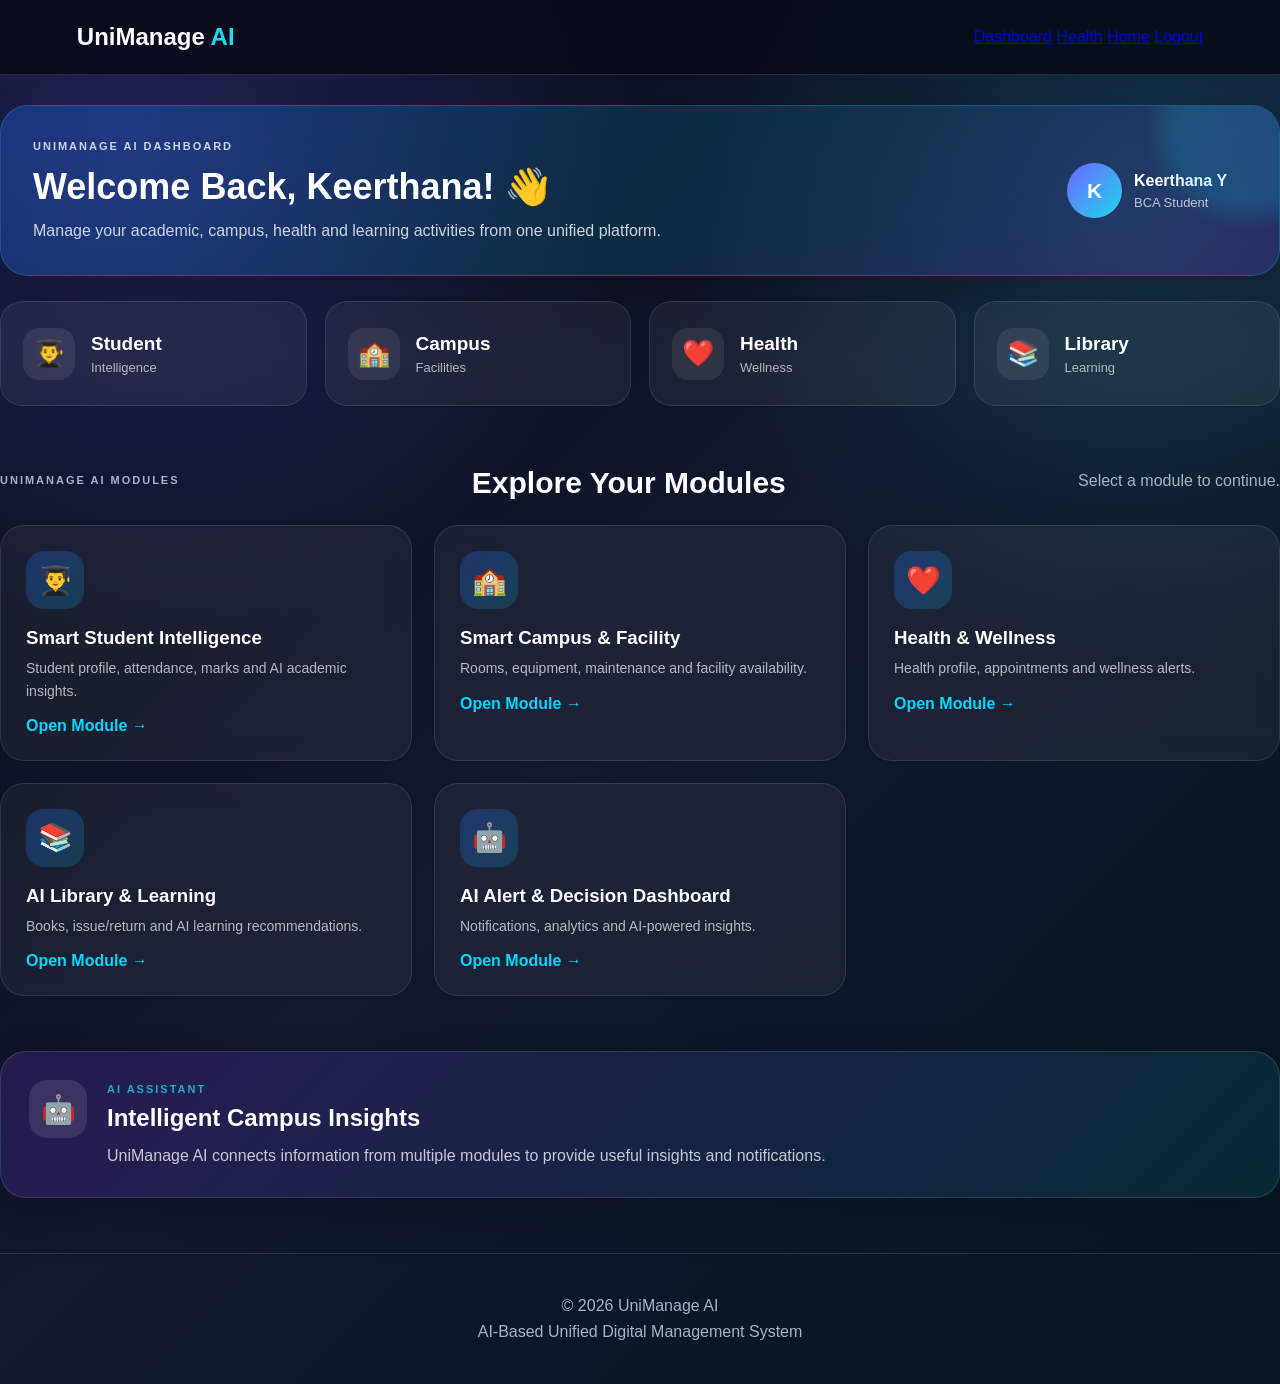
==== dashboard.html @ bf82d54b "Add UniManage AI frontend" ====
<!DOCTYPE html>
<html lang="en">

<head>
    <meta charset="UTF-8">
    <meta name="viewport" content="width=device-width, initial-scale=1.0">

    <title>UniManage AI - Dashboard</title>

    <link rel="stylesheet" href="style.css">
</head>

<body>

<header class="navbar">

    <div class="logo">
        UniManage <span>AI</span>
    </div>

    <nav>
        <a href="dashboard.html" class="active">Dashboard</a>
        <a href="index.html">Health</a>
        <a href="home.html">Home</a>
        <a href="#" onclick="logout()">Logout</a>
    </nav>

</header>


<main class="container">

    <!-- WELCOME -->
    <section class="dashboard-welcome">

        <div>

            <p class="small-label">
                UNIMANAGE AI DASHBOARD
            </p>

            <h1>
                Welcome Back, Keerthana! 👋
            </h1>

            <p>
                Manage your academic, campus, health and
                learning activities from one unified platform.
            </p>

        </div>


        <div class="dashboard-user">

            <div class="user-avatar">
                K
            </div>

            <div>
                <strong>Keerthana Y</strong>
                <span>BCA Student</span>
            </div>

        </div>

    </section>


    <!-- QUICK STATS -->
    <section class="dashboard-stats">

        <div class="stat-card">
            <div class="stat-icon">👨‍🎓</div>

            <div>
                <strong>Student</strong>
                <span>Intelligence</span>
            </div>
        </div>


        <div class="stat-card">
            <div class="stat-icon">🏫</div>

            <div>
                <strong>Campus</strong>
                <span>Facilities</span>
            </div>
        </div>


        <div class="stat-card">
            <div class="stat-icon">❤️</div>

            <div>
                <strong>Health</strong>
                <span>Wellness</span>
            </div>
        </div>


        <div class="stat-card">
            <div class="stat-icon">📚</div>

            <div>
                <strong>Library</strong>
                <span>Learning</span>
            </div>
        </div>

    </section>


    <!-- FIVE MODULES -->
    <section class="section">

        <div class="section-title">

            <p class="small-label">
                UNIMANAGE AI MODULES
            </p>

            <h2>
                Explore Your Modules
            </h2>

            <p>
                Select a module to continue.
            </p>

        </div>


        <div class="module-grid">


            <!-- MODULE 1 -->
            <a href="module.html?module=student"
               class="quick-card module-link">

                <div class="quick-icon">
                    👨‍🎓
                </div>

                <h3>
                    Smart Student Intelligence
                </h3>

                <p>
                    Student profile, attendance, marks
                    and AI academic insights.
                </p>

                <span class="module-arrow">
                    Open Module →
                </span>

            </a>


            <!-- MODULE 2 -->
            <a href="module.html?module=campus"
               class="quick-card module-link">

                <div class="quick-icon">
                    🏫
                </div>

                <h3>
                    Smart Campus & Facility
                </h3>

                <p>
                    Rooms, equipment, maintenance
                    and facility availability.
                </p>

                <span class="module-arrow">
                    Open Module →
                </span>

            </a>


            <!-- MODULE 3 -->
            <a href="index.html"
               class="quick-card module-link">

                <div class="quick-icon">
                    ❤️
                </div>

                <h3>
                    Health & Wellness
                </h3>

                <p>
                    Health profile, appointments
                    and wellness alerts.
                </p>

                <span class="module-arrow">
                    Open Module →
                </span>

            </a>


            <!-- MODULE 4 -->
            <a href="module.html?module=library"
               class="quick-card module-link">

                <div class="quick-icon">
                    📚
                </div>

                <h3>
                    AI Library & Learning
                </h3>

                <p>
                    Books, issue/return and
                    AI learning recommendations.
                </p>

                <span class="module-arrow">
                    Open Module →
                </span>

            </a>


            <!-- MODULE 5 -->
            <a href="module.html?module=ai"
               class="quick-card module-link">

                <div class="quick-icon">
                    🤖
                </div>

                <h3>
                    AI Alert & Decision Dashboard
                </h3>

                <p>
                    Notifications, analytics
                    and AI-powered insights.
                </p>

                <span class="module-arrow">
                    Open Module →
                </span>

            </a>


        </div>

    </section>


    <!-- AI SECTION -->
    <section class="section">

        <div class="ai-card">

            <div class="ai-icon">
                🤖
            </div>

            <div>

                <p class="small-label">
                    AI ASSISTANT
                </p>

                <h2>
                    Intelligent Campus Insights
                </h2>

                <p>
                    UniManage AI connects information from
                    multiple modules to provide useful
                    insights and notifications.
                </p>

            </div>

        </div>

    </section>

</main>


<footer>

    <p>© 2026 UniManage AI</p>

    <p>
        AI-Based Unified Digital Management System
    </p>

</footer>


<script>

function logout() {

    localStorage.removeItem("unimanageLoggedIn");

    window.location.href = "dashboard.html";

}

</script>

</body>

</html>
---- style.css ----
/* =========================================================
   UNIMANAGE AI - COMPLETE STYLE.CSS
   Dashboard + Health + Wellness + Login + Mobile App UI
   ========================================================= */

* {
    margin: 0;
    padding: 0;
    box-sizing: border-box;
}

:root {
    --bg: #070b18;
    --card: rgba(255,255,255,0.07);
    --border: rgba(255,255,255,0.12);
    --primary: #6c63ff;
    --cyan: #20d9ee;
    --green: #22c55e;
    --orange: #f59e0b;
    --text: #ffffff;
    --muted: #a9b1c7;
}

html {
    scroll-behavior: smooth;
}

body {
    font-family: "Segoe UI", Arial, sans-serif;

    background:
        radial-gradient(
            circle at 10% 10%,
            rgba(108,99,255,.25),
            transparent 30%
        ),
        radial-gradient(
            circle at 90% 15%,
            rgba(32,217,238,.15),
            transparent 28%
        ),
        linear-gradient(
            135deg,
            #070b18,
            #11172d,
            #06151e
        );

    color: var(--text);

    min-height: 100vh;

    overflow-x: hidden;
}


/* =========================================================
   NAVBAR
   ========================================================= */

.navbar {
    height: 75px;

    padding: 0 6%;

    display: flex;
    align-items: center;
    justify-content: space-between;

    position: sticky;
    top: 0;

    z-index: 1000;

    background: rgba(7,11,24,.88);

    backdrop-filter: blur(18px);

    border-bottom: 1px solid var(--border);
}

.logo {
    font-size: 24px;
    font-weight: 800;
}

.logo span {
    color: var(--cyan);
}

.nav-links {
    display: flex;
    gap: 28px;
}

.nav-links a {
    color: var(--muted);
    text-decoration: none;
    font-size: 14px;
    transition: .3s;
}

.nav-links a:hover,
.nav-links a.active {
    color: var(--cyan);
}


/* =========================================================
   PROFILE
   ========================================================= */

.profile {
    display: flex;
    align-items: center;
    gap: 10px;
}

.profile small {
    display: block;
    color: var(--muted);
    margin-top: 3px;
}

.profile-avatar,
.user-avatar {
    display: flex;
    align-items: center;
    justify-content: center;

    border-radius: 50%;

    font-weight: 800;

    background:
        linear-gradient(
            135deg,
            var(--primary),
            var(--cyan)
        );
}

.profile-avatar {
    width: 42px;
    height: 42px;
}

.user-avatar {
    width: 55px;
    height: 55px;
    font-size: 21px;
}


/* =========================================================
   MAIN CONTAINER
   ========================================================= */

main {
    width: 88%;
    max-width: 1400px;

    margin: 0 auto;

    padding: 0;

    box-sizing: border-box;
}

.container {
    width: 100%;
}


/* =========================================================
   HERO
   ========================================================= */

.hero {
    min-height: 520px;

    display: grid;

    grid-template-columns:
        1.5fr .8fr;

    align-items: center;

    gap: 50px;

    padding: 70px 0;
}

.eyebrow,
.small-label {
    color: var(--cyan);

    font-size: 11px;

    font-weight: 800;

    letter-spacing: 2px;
}

.eyebrow {
    margin-bottom: 13px;
}

.hero h1 {
    font-size: clamp(45px,6vw,78px);

    line-height: 1.02;

    letter-spacing: -3px;

    margin-bottom: 25px;
}

.hero h1 span {
    background:
        linear-gradient(
            90deg,
            #8b85ff,
            var(--cyan)
        );

    -webkit-background-clip: text;

    -webkit-text-fill-color: transparent;
}

.hero-content > p:not(.eyebrow) {
    max-width: 650px;

    color: var(--muted);

    line-height: 1.8;

    font-size: 16px;
}

.hero-buttons {
    display: flex;

    gap: 13px;

    flex-wrap: wrap;

    margin-top: 30px;
}


/* =========================================================
   BUTTON
   ========================================================= */

.btn {
    display: inline-flex;

    align-items: center;

    justify-content: center;

    border: 0;

    padding: 13px 19px;

    border-radius: 13px;

    color: white;

    font-weight: 700;

    cursor: pointer;

    text-decoration: none;

    background:
        linear-gradient(
            135deg,
            var(--primary),
            var(--cyan)
        );

    box-shadow:
        0 10px 30px
        rgba(108,99,255,.2);

    transition: .3s;
}

.btn:hover {
    transform: translateY(-3px);

    box-shadow:
        0 15px 35px
        rgba(32,217,238,.2);
}


/* =========================================================
   DASHBOARD WELCOME
   ========================================================= */

.dashboard-welcome {
    position: relative;

    overflow: hidden;

    margin-top: 30px;

    padding: 32px;

    border-radius: 28px;

    display: flex;

    justify-content: space-between;

    align-items: center;

    gap: 25px;

    background:
        linear-gradient(
            135deg,
            rgba(37,99,235,.35),
            rgba(6,182,212,.15),
            rgba(124,58,237,.22)
        );

    border: 1px solid
        rgba(0,210,255,.25);

    box-shadow:
        0 20px 50px
        rgba(0,0,0,.20);
}

.dashboard-welcome::before {
    content: "";

    position: absolute;

    width: 180px;
    height: 180px;

    right: -60px;
    top: -70px;

    border-radius: 50%;

    background:
        rgba(0,217,255,.16);

    filter: blur(10px);
}

.dashboard-welcome h1 {
    position: relative;

    margin: 10px 0;

    font-size: 36px;
}

.dashboard-welcome p {
    position: relative;

    color: #cbd5e1;

    line-height: 1.6;
}

.dashboard-user {
    display: flex;

    align-items: center;

    gap: 12px;

    min-width: 180px;
}

.dashboard-user span {
    display: block;

    margin-top: 5px;

    opacity: .7;

    font-size: 13px;
}


/* =========================================================
   SECTIONS
   ========================================================= */

.section {
    margin-top: 55px;

    margin-bottom: 55px;
}

.section-title {
    display: flex;

    justify-content: space-between;

    align-items: center;

    gap: 20px;

    margin-bottom: 25px;
}

.section-title h2 {
    font-size: 30px;

    margin-top: 5px;
}

.section-title p {
    color: var(--muted);

    line-height: 1.6;
}


/* =========================================================
   DASHBOARD STATS
   ========================================================= */

.dashboard-stats {
    display: grid;

    grid-template-columns:
        repeat(4,1fr);

    gap: 18px;

    margin-top: 25px;
}

.stat-card {
    position: relative;

    overflow: hidden;

    min-height: 105px;

    padding: 22px;

    border-radius: 22px;

    display: flex;

    align-items: center;

    gap: 16px;

    background:
        rgba(255,255,255,.06);

    border:
        1px solid
        rgba(255,255,255,.10);

    backdrop-filter:
        blur(16px);

    transition: .25s ease;
}

.stat-card:hover {
    transform: translateY(-6px);

    border-color:
        rgba(0,217,255,.45);

    box-shadow:
        0 15px 35px
        rgba(0,0,0,.20);
}

.stat-icon {
    width: 52px;
    height: 52px;

    display: flex;

    align-items: center;
    justify-content: center;

    border-radius: 16px;

    background:
        rgba(255,255,255,.08);

    font-size: 26px;

    flex-shrink: 0;
}

.stat-card strong {
    display: block;

    font-size: 19px;

    margin-bottom: 5px;
}

.stat-card span {
    display: block;

    opacity: .65;

    font-size: 13px;
}


/* =========================================================
   MODULE GRID
   ========================================================= */

.module-grid {
    display: grid;

    grid-template-columns:
        repeat(3,1fr);

    gap: 22px;

    margin-top: 25px;
}

.module-link {
    display: block;

    color: inherit;

    text-decoration: none;

    min-height: 190px;

    padding: 25px;

    transition: .3s;
}

.module-link:hover {
    transform: translateY(-7px);

    border-color:
        rgba(0,220,255,.6);

    box-shadow:
        0 15px 35px
        rgba(0,0,0,.25);
}

.module-arrow {
    display: inline-block;

    margin-top: 15px;

    color: #00d9ff;

    font-weight: 700;
}


/* =========================================================
   QUICK CARDS
   ========================================================= */

.quick-card {
    position: relative;

    overflow: hidden;

    padding: 25px;

    border-radius: 24px;

    background:
        rgba(255,255,255,.055);

    border:
        1px solid
        rgba(255,255,255,.10);

    backdrop-filter:
        blur(14px);

    color: white;

    text-decoration: none;

    transition: .25s ease;
}

.quick-card:hover {
    transform: translateY(-7px);

    border-color:
        rgba(0,217,255,.45);

    box-shadow:
        0 18px 40px
        rgba(0,0,0,.22);
}

.quick-icon {
    width: 58px;
    height: 58px;

    display: flex;

    align-items: center;
    justify-content: center;

    border-radius: 18px;

    background:
        linear-gradient(
            135deg,
            rgba(37,99,235,.30),
            rgba(6,182,212,.20)
        );

    font-size: 28px;

    margin-bottom: 18px;
}

.quick-card h3 {
    margin-bottom: 8px;
}

.quick-card p {
    opacity: .68;

    line-height: 1.6;

    font-size: 14px;
}


/* =========================================================
   AI CARD
   ========================================================= */

.ai-card {
    position: relative;

    overflow: hidden;

    display: flex;

    align-items: flex-start;

    gap: 20px;

    padding: 28px;

    border-radius: 26px;

    background:
        linear-gradient(
            135deg,
            rgba(124,58,237,.20),
            rgba(6,182,212,.12)
        );

    border:
        1px solid
        rgba(255,255,255,.12);

    box-shadow:
        0 18px 45px
        rgba(0,0,0,.18);
}

.ai-icon {
    width: 58px;
    height: 58px;

    display: flex;

    align-items: center;
    justify-content: center;

    border-radius: 18px;

    background:
        rgba(255,255,255,.10);

    font-size: 28px;

    flex-shrink: 0;
}

.ai-card h2 {
    margin: 5px 0 10px;
}

.ai-card p {
    line-height: 1.7;

    opacity: .75;
}


/* =========================================================
   ALERTS
   ========================================================= */

.alert-list {
    display: grid;

    gap: 14px;
}

.alert-card {
    display: flex;

    align-items: flex-start;

    gap: 15px;

    padding: 20px;

    border-radius: 20px;

    background:
        rgba(255,255,255,.055);

    border:
        1px solid
        rgba(255,255,255,.10);

    transition: .25s ease;
}

.alert-card:hover {
    transform: translateX(5px);

    border-color:
        rgba(0,217,255,.35);
}

.alert-icon {
    width: 46px;
    height: 46px;

    display: flex;

    align-items: center;
    justify-content: center;

    border-radius: 14px;

    background:
        rgba(255,255,255,.08);

    font-size: 22px;

    flex-shrink: 0;
}

.alert-content h3 {
    margin-bottom: 6px;
}

.alert-content p {
    color: var(--muted);

    line-height: 1.5;
}

.alert-priority {
    display: inline-block;

    margin-top: 8px;

    padding: 5px 10px;

    border-radius: 20px;

    background:
        rgba(255,255,255,.08);

    font-size: 12px;
}


/* =========================================================
   FOOTER
   ========================================================= */

footer {
    padding: 35px 6%;

    text-align: center;

    color: var(--muted);

    border-top:
        1px solid
        var(--border);
}

footer p {
    margin: 8px 0;
}


/* =========================================================
   SCORE CARD
   ========================================================= */

.score-card {
    padding: 32px;

    border-radius: 28px;

    text-align: center;

    background: var(--card);

    border:
        1px solid
        var(--border);

    backdrop-filter:
        blur(20px);
}

.score-card > p {
    color: var(--muted);
}

.score-circle {
    width: 190px;
    height: 190px;

    margin: 28px auto 20px;

    border-radius: 50%;

    display: grid;

    place-items: center;

    background:
        radial-gradient(
            circle,
            #11172b 58%,
            transparent 59%
        ),
        conic-gradient(
            var(--cyan) 0 87%,
            rgba(255,255,255,.08) 87%
        );
}

.score-circle strong {
    font-size: 55px;
}


/* =========================================================
   OLD HEALTH CARDS
   ========================================================= */

.health-grid {
    display: grid;

    grid-template-columns:
        repeat(4,1fr);

    gap: 18px;
}

.health-card {
    padding: 25px;

    border-radius: 20px;

    background: var(--card);

    border:
        1px solid
        var(--border);

    transition: .3s;
}

.health-card:hover {
    transform: translateY(-5px);

    border-color:
        rgba(32,217,238,.35);
}

.health-card > span {
    display: block;

    font-size: 28px;

    margin-bottom: 20px;
}

.health-card small {
    color: var(--muted);
}

.health-card strong {
    display: block;

    margin-top: 8px;

    font-size: 20px;

    color: var(--green);
}


/* =========================================================
   APPOINTMENT CARDS
   ========================================================= */

.appointment-list {
    display: grid;

    gap: 14px;
}

.appointment-card {
    display: flex;

    align-items: center;

    gap: 16px;

    padding: 19px;

    border-radius: 17px;

    background: var(--card);

    border:
        1px solid
        var(--border);

    transition: .3s;
}

.appointment-icon {
    width: 50px;
    height: 50px;

    display: grid;

    place-items: center;

    border-radius: 14px;

    background:
        rgba(32,217,238,.1);

    font-size: 22px;
}

.status {
    padding: 7px 12px;

    border-radius: 20px;

    color: var(--green);

    background:
        rgba(34,197,94,.12);

    font-size: 11px;

    font-weight: 700;
}


/* =========================================================
   LOGIN PAGE
   ========================================================= */

.login-page {
    min-height: 100vh;

    background:
        radial-gradient(
            circle at 10% 20%,
            rgba(0,174,255,.25),
            transparent 30%
        ),
        radial-gradient(
            circle at 90% 80%,
            rgba(120,60,255,.35),
            transparent 35%
        ),
        linear-gradient(
            135deg,
            #050b24,
            #071b4d 50%,
            #111044
        );

    color: white;
}

.login-container {
    width: min(1050px,95%);

    display: grid;

    grid-template-columns:
        1fr 430px;

    gap: 50px;

    align-items: center;

    margin: auto;
}

.login-info {
    padding: 30px;
}

.login-label {
    color: #00d9ff;

    font-size: 14px;

    font-weight: 700;

    letter-spacing: 3px;
}

.login-info h1 {
    font-size:
        clamp(45px,6vw,78px);

    line-height: .95;

    margin: 15px 0;
}

.login-info h1 span {
    color: #00d9ff;
}

.login-description {
    max-width: 500px;

    color: #b8c8e8;

    font-size: 17px;

    line-height: 1.7;
}

.login-features {
    margin-top: 30px;

    display: flex;

    flex-wrap: wrap;

    gap: 12px;
}

.login-features div {
    padding: 10px 16px;

    border-radius: 30px;

    background:
        rgba(255,255,255,.08);

    border:
        1px solid
        rgba(255,255,255,.1);
}

.login-card {
    background:
        rgba(255,255,255,.97);

    color: #172044;

    border-radius: 24px;

    padding: 38px;

    box-shadow:
        0 30px 80px
        rgba(0,0,0,.45);
}

.login-card-header {
    text-align: center;

    margin-bottom: 28px;
}

.login-logo {
    width: 60px;
    height: 60px;

    margin: auto;

    display: flex;

    align-items: center;
    justify-content: center;

    border-radius: 18px;

    background:
        linear-gradient(
            135deg,
            #5630e8,
            #00bfff
        );

    font-size: 30px;
}

.login-card h2 {
    margin: 15px 0 5px;
}

.login-card-header p {
    color: #7a8299;
}

.input-group {
    margin-bottom: 20px;
}

.input-group label {
    display: block;

    font-weight: 600;

    margin-bottom: 8px;
}

.input-group input {
    width: 100%;

    padding: 14px 15px;

    border:
        1px solid
        #d9deea;

    border-radius: 10px;

    outline: none;

    font-size: 15px;
}

.input-group input:focus {
    border-color: #5141e5;

    box-shadow:
        0 0 0 3px
        rgba(81,65,229,.1);
}

.login-btn {
    width: 100%;

    border: none;

    padding: 15px;

    border-radius: 10px;

    background:
        linear-gradient(
            90deg,
            #5034e8,
            #168dff
        );

    color: white;

    font-size: 16px;

    font-weight: 700;

    cursor: pointer;
}


/* =========================================================
   MOBILE BOTTOM NAVIGATION
   ========================================================= */

.mobile-bottom-nav {
    display: none;
}


/* =========================================================
   TABLET
   ========================================================= */

@media (max-width: 1000px) {

    .hero {
        grid-template-columns: 1fr;
    }

    .score-card {
        max-width: 420px;

        width: 100%;

        margin: auto;
    }

    .dashboard-stats,
    .health-grid {
        grid-template-columns:
            repeat(2,1fr);
    }

    .module-grid {
        grid-template-columns:
            repeat(2,1fr);
    }

}


/* =========================================================
   MOBILE
   ========================================================= */

@media (max-width: 700px) {

    body {
        padding-bottom: 90px;
    }

    .navbar {
        height: 65px;

        padding: 0 4%;
    }

    .nav-links {
        display: none;
    }

    .profile small {
        display: none;
    }

    main {
        width: 92%;

        max-width: 100%;

        padding:
            0 0 30px;
    }

    .dashboard-welcome {
        margin-top: 20px;

        padding: 22px;

        border-radius: 23px;

        flex-direction: column;

        align-items: flex-start;
    }

    .dashboard-welcome h1 {
        font-size: 27px;
    }

    .dashboard-user {
        min-width: 0;
    }

    .dashboard-stats {
        grid-template-columns: 1fr;

        gap: 12px;
    }

    .module-grid {
        grid-template-columns: 1fr;

        gap: 14px;
    }

    .quick-card {
        padding: 21px;

        border-radius: 20px;
    }

    .section {
        margin-top: 40px;

        margin-bottom: 40px;
    }

    .section-title h2 {
        font-size: 23px;
    }

    .ai-card {
        padding: 20px;

        gap: 14px;

        border-radius: 22px;
    }

    .ai-icon {
        width: 48px;
        height: 48px;

        font-size: 23px;
    }

    .alert-card {
        padding: 16px;
    }


    /* -----------------------------------------
       MOBILE BOTTOM NAV
       ----------------------------------------- */

    .mobile-bottom-nav {
        position: fixed;

        left: 10px;

        right: 10px;

        bottom: 10px;

        height: 68px;

        display: flex;

        align-items: center;

        justify-content: space-around;

        background:
            rgba(15,23,42,.95);

        border:
            1px solid
            rgba(255,255,255,.12);

        border-radius: 22px;

        backdrop-filter:
            blur(20px);

        box-shadow:
            0 10px 35px
            rgba(0,0,0,.35);

        z-index: 9999;
    }

    .mobile-bottom-nav a {
        display: flex;

        flex-direction: column;

        align-items: center;

        justify-content: center;
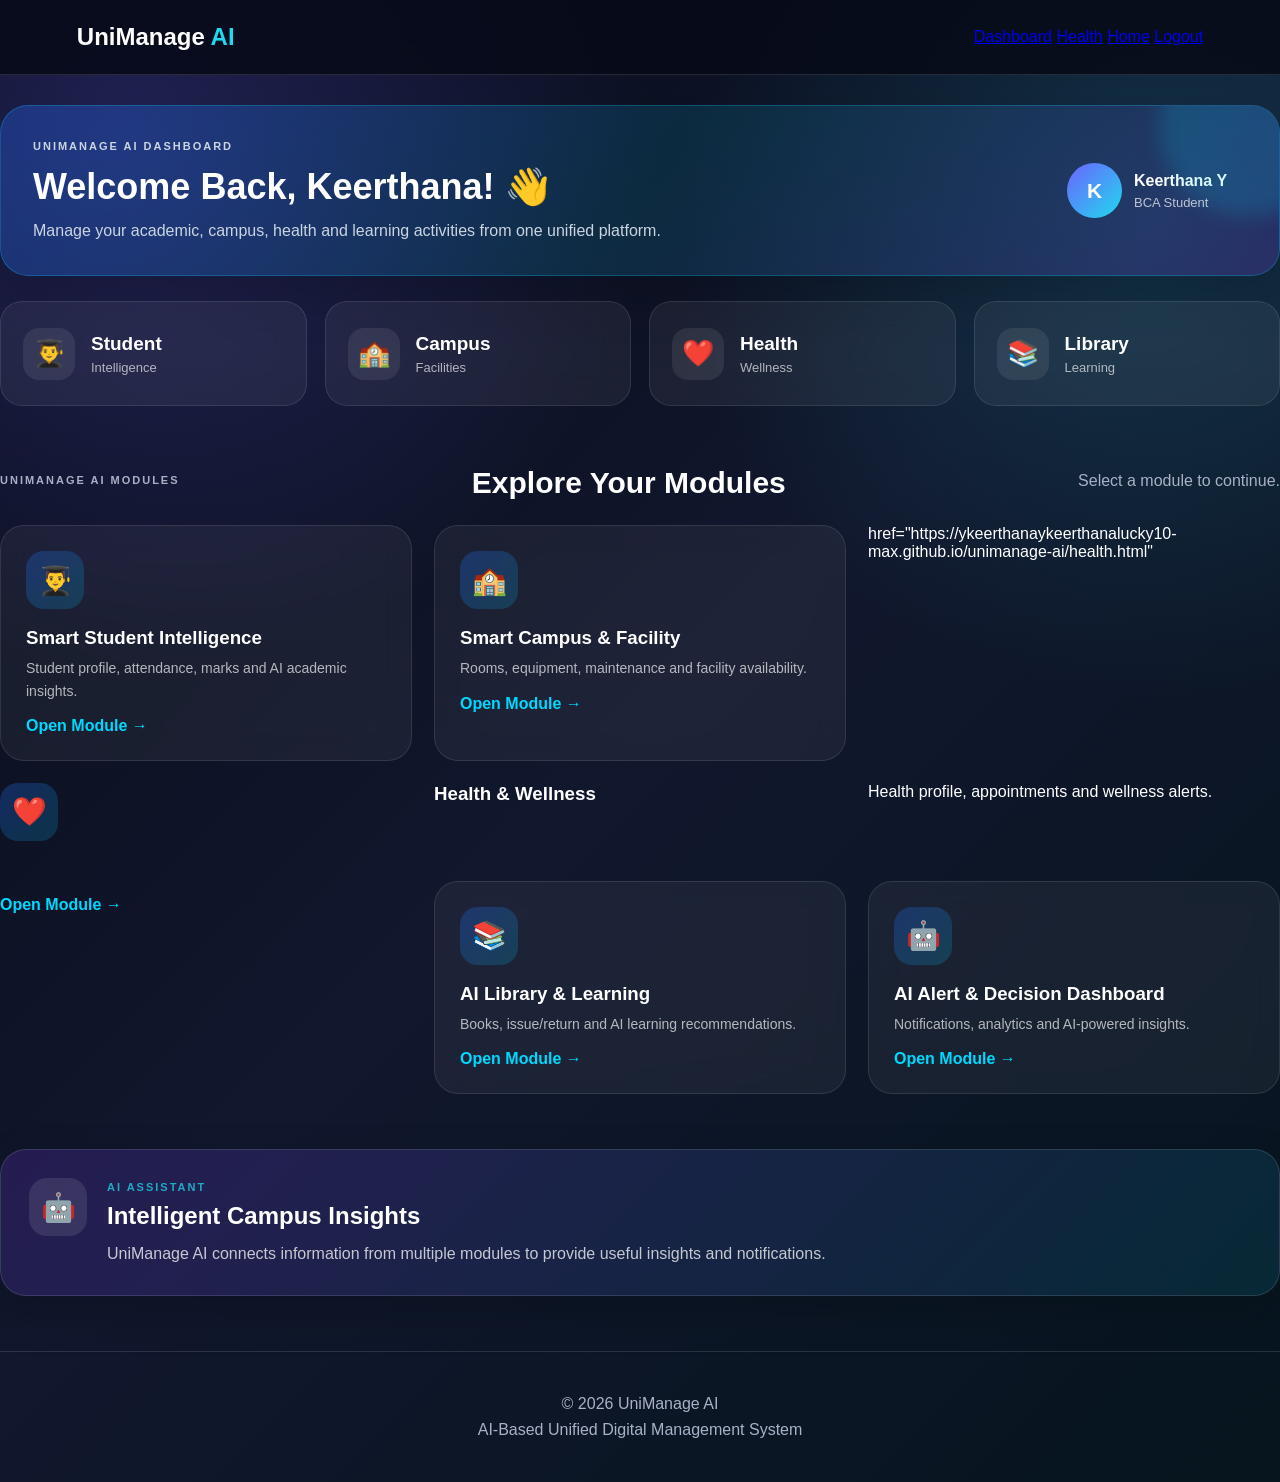
==== commit 8df81b7a: "Fix HTML formatting issues in dashboard.html" ====
--- a/dashboard.html
+++ b/dashboard.html
@@ -136,8 +136,8 @@
 
 
             <!-- MODULE 1 -->
-            <a href="module.html?module=student"
-               class="quick-card module-link">
+            <a href="https://cdharshini011-droid.github.io/Smart-Student-Intelligence/"
+   class="quick-card module-link">
 
                 <div class="quick-icon">
                     👨‍🎓
@@ -184,8 +184,7 @@
 
 
             <!-- MODULE 3 -->
-            <a href="index.html"
-               class="quick-card module-link">
+            href="https://ykeerthanaykeerthanalucky10-max.github.io/unimanage-ai/health.html"
 
                 <div class="quick-icon">
                     ❤️
@@ -319,4 +318,4 @@
 
 </body>
 
-</html>+</html>
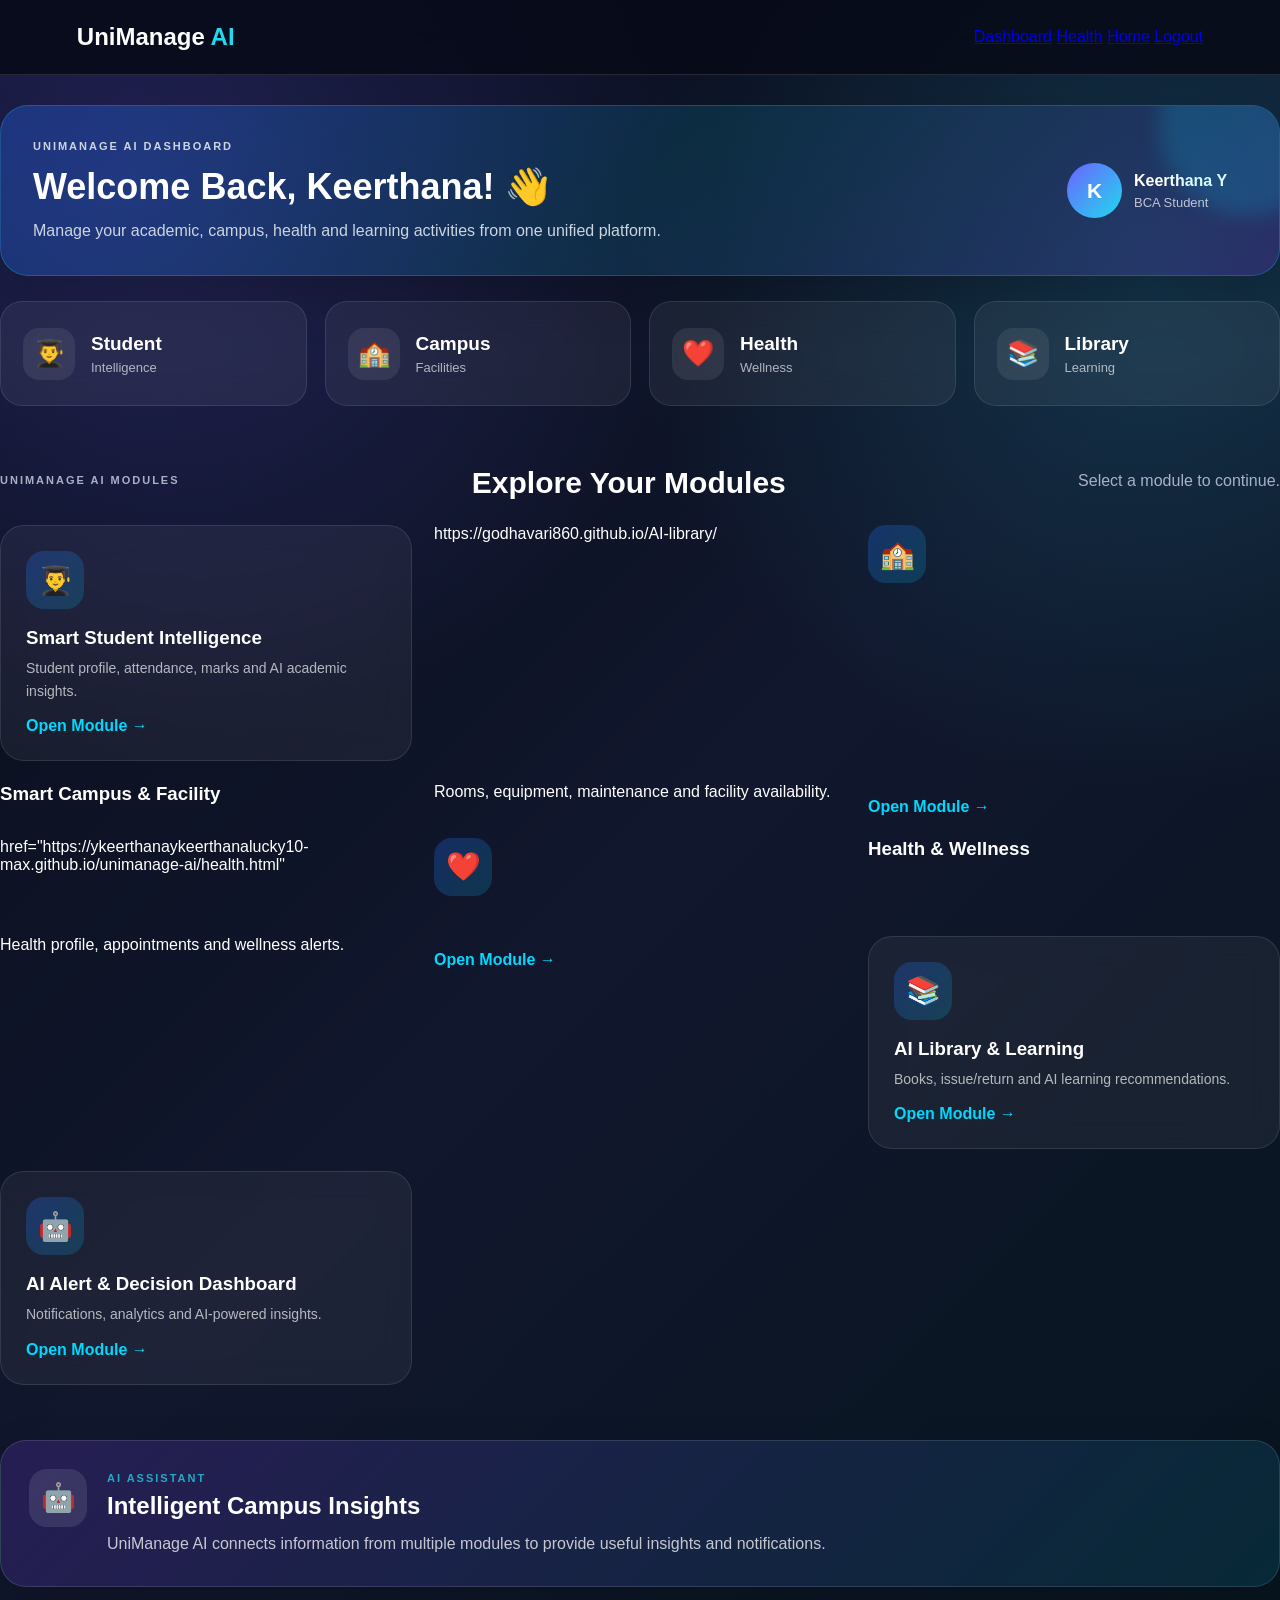
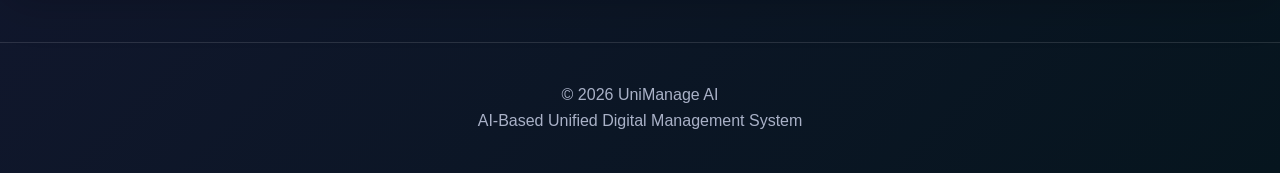
==== commit d4d7178e: "Refactor dashboard.html structure and content" ====
--- a/dashboard.html
+++ b/dashboard.html
@@ -160,8 +160,7 @@
 
 
             <!-- MODULE 2 -->
-            <a href="module.html?module=campus"
-               class="quick-card module-link">
+            https://godhavari860.github.io/AI-library/
 
                 <div class="quick-icon">
                     🏫
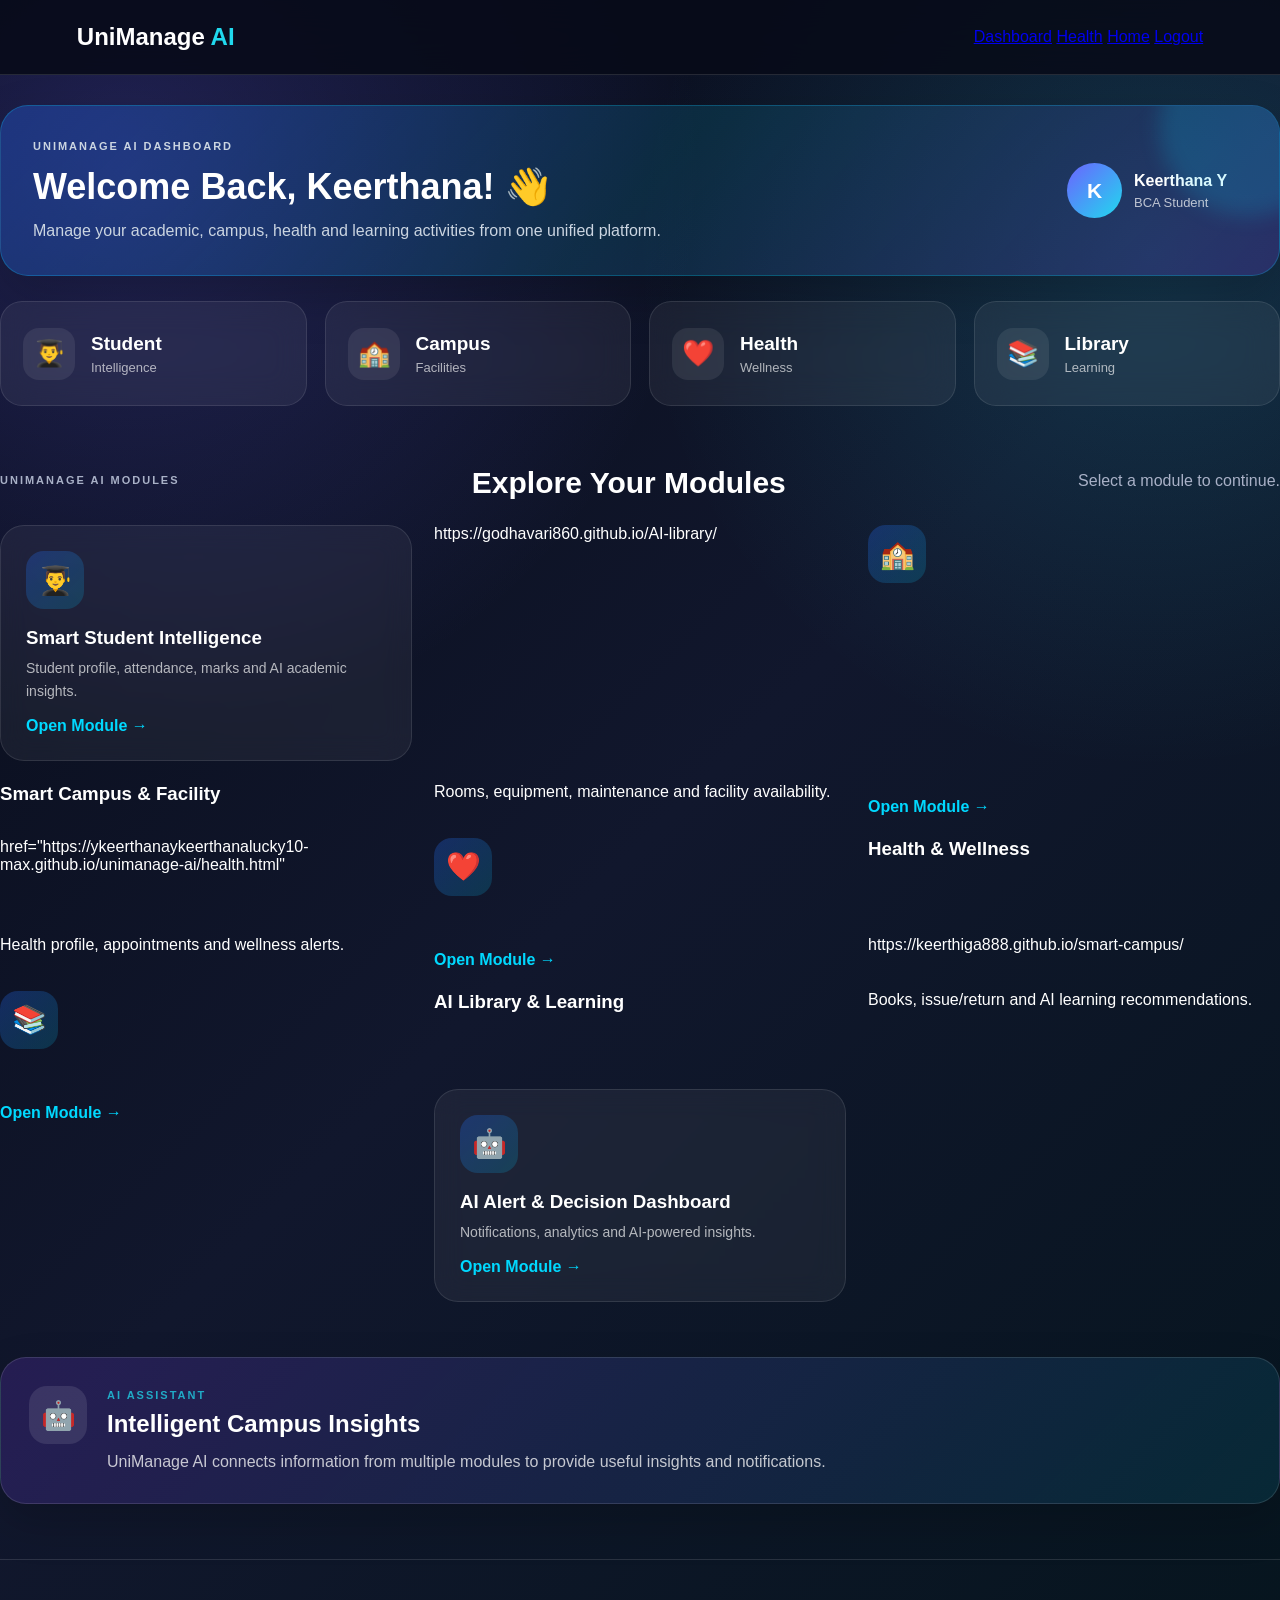
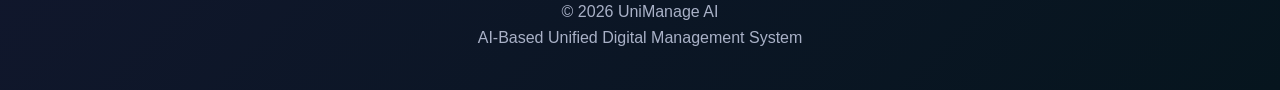
==== commit 7b64dd3f: "Fix HTML formatting issues in dashboard.html" ====
--- a/dashboard.html
+++ b/dashboard.html
@@ -206,8 +206,7 @@
 
 
             <!-- MODULE 4 -->
-            <a href="module.html?module=library"
-               class="quick-card module-link">
+            https://keerthiga888.github.io/smart-campus/
 
                 <div class="quick-icon">
                     📚
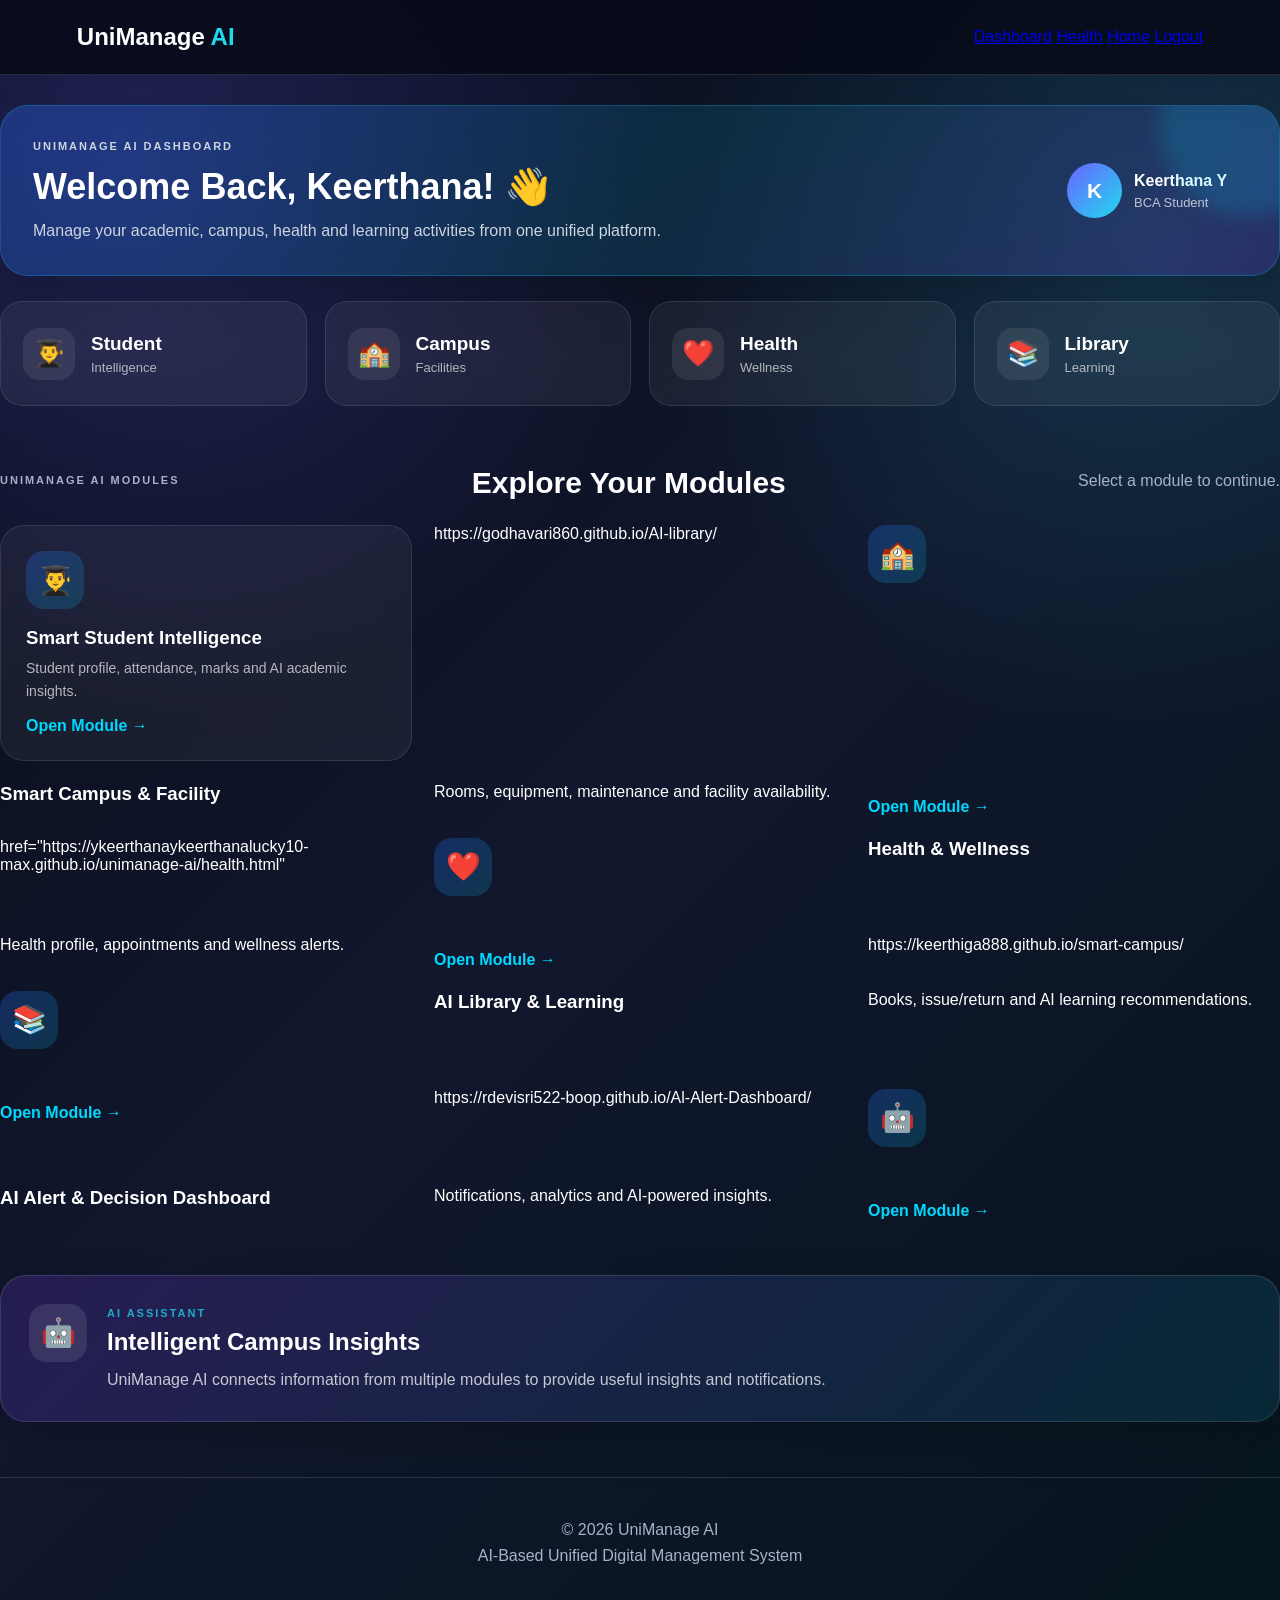
==== commit 165158dd: "Fix HTML formatting issues in dashboard.html" ====
--- a/dashboard.html
+++ b/dashboard.html
@@ -229,8 +229,7 @@
 
 
             <!-- MODULE 5 -->
-            <a href="module.html?module=ai"
-               class="quick-card module-link">
+            https://rdevisri522-boop.github.io/Al-Alert-Dashboard/
 
                 <div class="quick-icon">
                     🤖
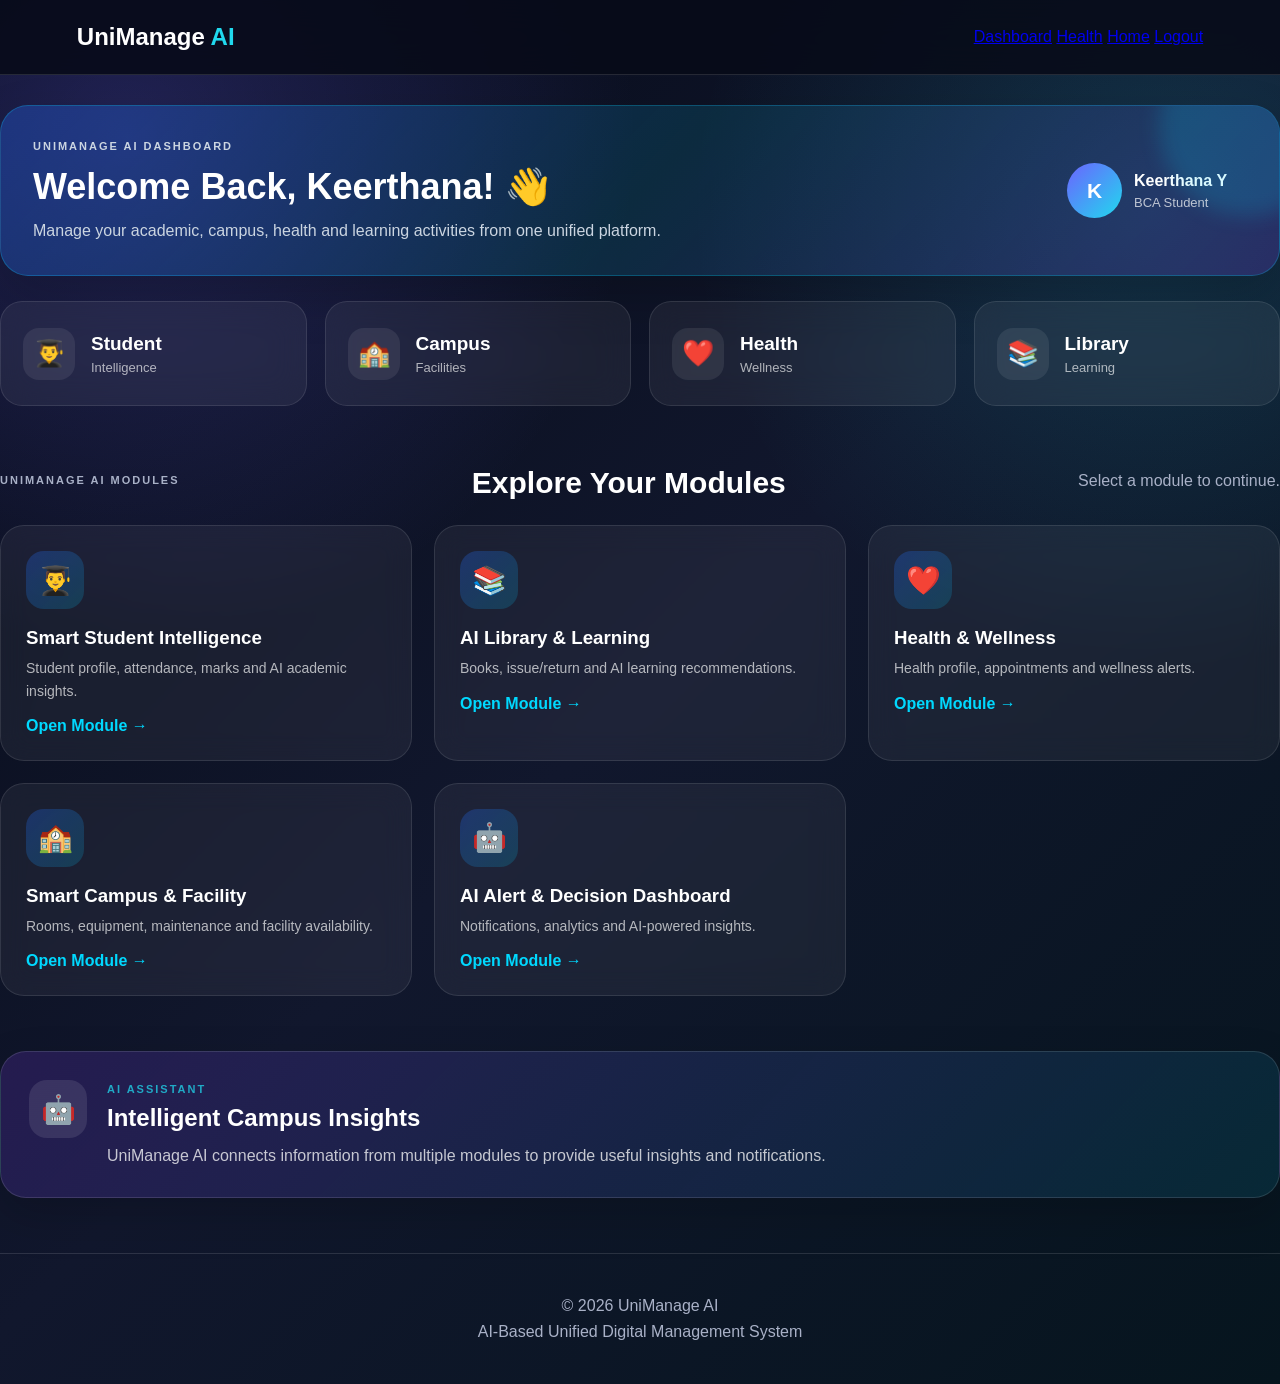
==== commit fd18a39c: "Fix links and logout functionality in dashboard.html Updated links in the dashboard and fixed logout" ====
--- a/dashboard.html
+++ b/dashboard.html
@@ -20,7 +20,7 @@
 
     <nav>
         <a href="dashboard.html" class="active">Dashboard</a>
-        <a href="index.html">Health</a>
+        <a href="health.html">Health</a>
         <a href="home.html">Home</a>
         <a href="#" onclick="logout()">Logout</a>
     </nav>
@@ -34,22 +34,15 @@
     <section class="dashboard-welcome">
 
         <div>
-
-            <p class="small-label">
-                UNIMANAGE AI DASHBOARD
-            </p>
-
-            <h1>
-                Welcome Back, Keerthana! 👋
-            </h1>
+            <p class="small-label">UNIMANAGE AI DASHBOARD</p>
+
+            <h1>Welcome Back, Keerthana! 👋</h1>
 
             <p>
                 Manage your academic, campus, health and
                 learning activities from one unified platform.
             </p>
-
-        </div>
-
+        </div>
 
         <div class="dashboard-user">
 
@@ -72,37 +65,30 @@
 
         <div class="stat-card">
             <div class="stat-icon">👨‍🎓</div>
-
             <div>
                 <strong>Student</strong>
                 <span>Intelligence</span>
             </div>
         </div>
 
-
         <div class="stat-card">
             <div class="stat-icon">🏫</div>
-
             <div>
                 <strong>Campus</strong>
                 <span>Facilities</span>
             </div>
         </div>
 
-
         <div class="stat-card">
             <div class="stat-icon">❤️</div>
-
             <div>
                 <strong>Health</strong>
                 <span>Wellness</span>
             </div>
         </div>
 
-
         <div class="stat-card">
             <div class="stat-icon">📚</div>
-
             <div>
                 <strong>Library</strong>
                 <span>Learning</span>
@@ -137,7 +123,7 @@
 
             <!-- MODULE 1 -->
             <a href="https://cdharshini011-droid.github.io/Smart-Student-Intelligence/"
-   class="quick-card module-link">
+               class="quick-card module-link">
 
                 <div class="quick-icon">
                     👨‍🎓
@@ -159,8 +145,57 @@
             </a>
 
 
-            <!-- MODULE 2 -->
-            https://godhavari860.github.io/AI-library/
+            <!-- MODULE 2 - AI LIBRARY -->
+            <a href="https://godhavari860.github.io/AI-library/"
+               class="quick-card module-link">
+
+                <div class="quick-icon">
+                    📚
+                </div>
+
+                <h3>
+                    AI Library & Learning
+                </h3>
+
+                <p>
+                    Books, issue/return and
+                    AI learning recommendations.
+                </p>
+
+                <span class="module-arrow">
+                    Open Module →
+                </span>
+
+            </a>
+
+
+            <!-- MODULE 3 - HEALTH -->
+            <a href="https://ykeerthanaykeerthanalucky10-max.github.io/unimanage-ai/health.html"
+               class="quick-card module-link">
+
+                <div class="quick-icon">
+                    ❤️
+                </div>
+
+                <h3>
+                    Health & Wellness
+                </h3>
+
+                <p>
+                    Health profile, appointments
+                    and wellness alerts.
+                </p>
+
+                <span class="module-arrow">
+                    Open Module →
+                </span>
+
+            </a>
+
+
+            <!-- MODULE 4 - SMART CAMPUS -->
+            <a href="https://keerthiga888.github.io/smart-campus/"
+               class="quick-card module-link">
 
                 <div class="quick-icon">
                     🏫
@@ -182,54 +217,9 @@
             </a>
 
 
-            <!-- MODULE 3 -->
-            href="https://ykeerthanaykeerthanalucky10-max.github.io/unimanage-ai/health.html"
-
-                <div class="quick-icon">
-                    ❤️
-                </div>
-
-                <h3>
-                    Health & Wellness
-                </h3>
-
-                <p>
-                    Health profile, appointments
-                    and wellness alerts.
-                </p>
-
-                <span class="module-arrow">
-                    Open Module →
-                </span>
-
-            </a>
-
-
-            <!-- MODULE 4 -->
-            https://keerthiga888.github.io/smart-campus/
-
-                <div class="quick-icon">
-                    📚
-                </div>
-
-                <h3>
-                    AI Library & Learning
-                </h3>
-
-                <p>
-                    Books, issue/return and
-                    AI learning recommendations.
-                </p>
-
-                <span class="module-arrow">
-                    Open Module →
-                </span>
-
-            </a>
-
-
-            <!-- MODULE 5 -->
-            https://rdevisri522-boop.github.io/Al-Alert-Dashboard/
+            <!-- MODULE 5 - AI ALERT DASHBOARD -->
+            <a href="https://rdevisri522-boop.github.io/Al-Alert-Dashboard/"
+               class="quick-card module-link">
 
                 <div class="quick-icon">
                     🤖
@@ -307,7 +297,7 @@
 
     localStorage.removeItem("unimanageLoggedIn");
 
-    window.location.href = "dashboard.html";
+    window.location.href = "login.html";
 
 }
 
